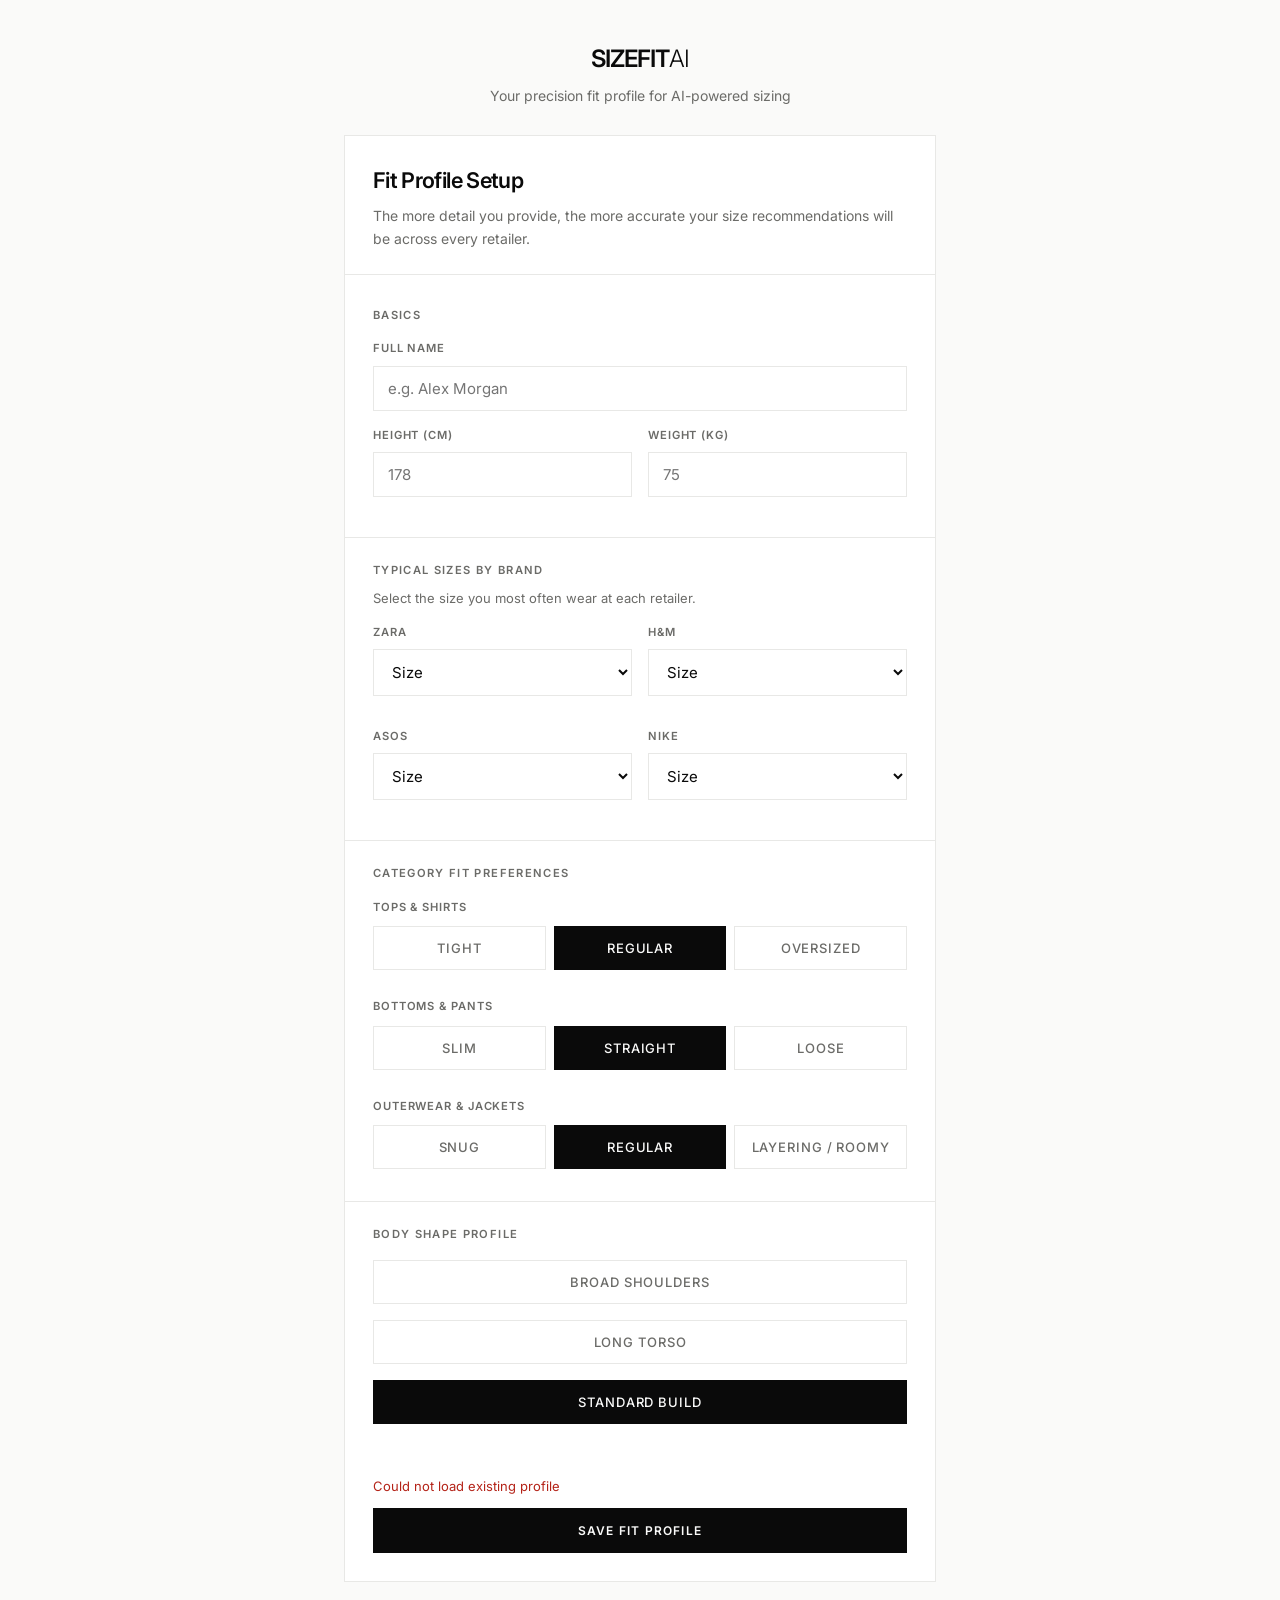
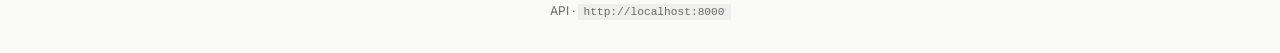
==== extension/options/options.html @ c2ccc849 "First MVP commit" ====
<!DOCTYPE html>
<html lang="en">
  <head>
    <meta charset="UTF-8" />
    <meta name="viewport" content="width=device-width, initial-scale=1.0" />
    <title>SizeFit AI — Profile</title>
    <link rel="preconnect" href="https://fonts.googleapis.com" />
    <link rel="preconnect" href="https://fonts.gstatic.com" crossorigin />
    <link
      href="https://fonts.googleapis.com/css2?family=Inter:wght@300;400;500;600;700&display=swap"
      rel="stylesheet"
    />
    <link rel="stylesheet" href="options.css" />
  </head>
  <body>
    <div class="page">
      <header class="header">
        <div class="logo">SizeFit<span>AI</span></div>
        <p class="tagline">Your precision fit profile for AI-powered sizing</p>
      </header>

      <main class="card">
        <div class="card__head">
          <h1>Fit Profile Setup</h1>
          <p class="subtitle">
            The more detail you provide, the more accurate your size
            recommendations will be across every retailer.
          </p>
        </div>

        <form id="profile-form" novalidate>
          <section class="form-section">
            <h2 class="section-title">Basics</h2>
            <div class="field">
              <label for="name">Full name</label>
              <input
                id="name"
                name="name"
                type="text"
                required
                placeholder="e.g. Alex Morgan"
                autocomplete="name"
              />
            </div>
            <div class="row">
              <div class="field">
                <label for="height_cm">Height (cm)</label>
                <input
                  id="height_cm"
                  name="height_cm"
                  type="number"
                  min="100"
                  max="250"
                  step="0.1"
                  required
                  placeholder="178"
                />
              </div>
              <div class="field">
                <label for="weight_kg">Weight (kg)</label>
                <input
                  id="weight_kg"
                  name="weight_kg"
                  type="number"
                  min="30"
                  max="300"
                  step="0.1"
                  required
                  placeholder="75"
                />
              </div>
            </div>
          </section>

          <section class="form-section">
            <h2 class="section-title">Typical sizes by brand</h2>
            <p class="section-hint">
              Select the size you most often wear at each retailer.
            </p>
            <div class="brand-grid">
              <div class="field">
                <label for="zara_size">Zara</label>
                <select id="zara_size" name="zara_size" required>
                  <option value="" disabled selected>Size</option>
                </select>
              </div>
              <div class="field">
                <label for="hm_size">H&amp;M</label>
                <select id="hm_size" name="hm_size" required>
                  <option value="" disabled selected>Size</option>
                </select>
              </div>
              <div class="field">
                <label for="asos_size">ASOS</label>
                <select id="asos_size" name="asos_size" required>
                  <option value="" disabled selected>Size</option>
                </select>
              </div>
              <div class="field">
                <label for="nike_size">Nike</label>
                <select id="nike_size" name="nike_size" required>
                  <option value="" disabled selected>Size</option>
                </select>
              </div>
            </div>
          </section>

          <section class="form-section">
            <h2 class="section-title">Category fit preferences</h2>
            <fieldset class="field chip-field">
              <legend>Tops &amp; shirts</legend>
              <div class="chip-group">
                <label class="chip"
                  ><input type="radio" name="tops_fit" value="tight" required /><span
                    >Tight</span
                  ></label
                >
                <label class="chip"
                  ><input type="radio" name="tops_fit" value="regular" checked /><span
                    >Regular</span
                  ></label
                >
                <label class="chip"
                  ><input type="radio" name="tops_fit" value="oversized" /><span
                    >Oversized</span
                  ></label
                >
              </div>
            </fieldset>
            <fieldset class="field chip-field">
              <legend>Bottoms &amp; pants</legend>
              <div class="chip-group">
                <label class="chip"
                  ><input type="radio" name="bottoms_fit" value="slim" required /><span
                    >Slim</span
                  ></label
                >
                <label class="chip"
                  ><input
                    type="radio"
                    name="bottoms_fit"
                    value="straight"
                    checked
                  /><span>Straight</span></label
                >
                <label class="chip"
                  ><input type="radio" name="bottoms_fit" value="loose" /><span
                    >Loose</span
                  ></label
                >
              </div>
            </fieldset>
            <fieldset class="field chip-field">
              <legend>Outerwear &amp; jackets</legend>
              <div class="chip-group">
                <label class="chip"
                  ><input type="radio" name="outerwear_fit" value="snug" required /><span
                    >Snug</span
                  ></label
                >
                <label class="chip"
                  ><input
                    type="radio"
                    name="outerwear_fit"
                    value="regular"
                    checked
                  /><span>Regular</span></label
                >
                <label class="chip"
                  ><input type="radio" name="outerwear_fit" value="layering" /><span
                    >Layering / Roomy</span
                  ></label
                >
              </div>
            </fieldset>
          </section>

          <section class="form-section">
            <h2 class="section-title">Body shape profile</h2>
            <fieldset class="field chip-field">
              <legend class="sr-only">Body shape</legend>
              <div class="chip-group chip-group--stack">
                <label class="chip chip--wide"
                  ><input
                    type="radio"
                    name="body_shape"
                    value="broad_shoulders"
                    required
                  /><span>Broad shoulders</span></label
                >
                <label class="chip chip--wide"
                  ><input type="radio" name="body_shape" value="long_torso" /><span
                    >Long torso</span
                  ></label
                >
                <label class="chip chip--wide"
                  ><input type="radio" name="body_shape" value="standard" checked /><span
                    >Standard build</span
                  ></label
                >
              </div>
            </fieldset>
          </section>

          <p id="status" class="status" role="status" aria-live="polite"></p>

          <button type="submit" class="btn-primary" id="submit-btn">
            Save fit profile
          </button>
        </form>
      </main>

      <footer class="footer">
        <p>API · <code id="api-url"></code></p>
      </footer>
    </div>
    <script type="module" src="options.js"></script>
  </body>
</html>
---- extension/options/options.css ----
@import url("https://fonts.googleapis.com/css2?family=Inter:wght@300;400;500;600;700&display=swap");

:root {
  --black: #0a0a0a;
  --white: #fafaf9;
  --surface: #ffffff;
  --muted: #6b6b68;
  --border: #e8e8e6;
  --gold: #c9a962;
  --success: #1a7f4b;
  --error: #b42318;
  --font: "Inter", -apple-system, BlinkMacSystemFont, sans-serif;
}

*,
*::before,
*::after {
  box-sizing: border-box;
  margin: 0;
  padding: 0;
}

body {
  font-family: var(--font);
  font-size: 0.9375rem;
  line-height: 1.55;
  color: var(--black);
  background: var(--white);
  min-height: 100vh;
  -webkit-font-smoothing: antialiased;
}

.page {
  max-width: 640px;
  margin: 0 auto;
  padding: 40px 24px 32px;
}

.header {
  text-align: center;
  margin-bottom: 28px;
}

.logo {
  font-size: 1.5rem;
  font-weight: 600;
  letter-spacing: -0.04em;
  text-transform: uppercase;
}

.logo span {
  font-weight: 300;
}

.tagline {
  margin-top: 8px;
  font-size: 0.875rem;
  color: var(--muted);
}

.card {
  background: var(--surface);
  border: 1px solid var(--border);
  padding: 0;
  overflow: hidden;
}

.card__head {
  padding: 28px 28px 0;
  border-bottom: 1px solid var(--border);
  margin-bottom: 8px;
  padding-bottom: 24px;
}

.card h1 {
  font-size: 1.35rem;
  font-weight: 600;
  letter-spacing: -0.03em;
}

.subtitle {
  margin-top: 8px;
  font-size: 0.875rem;
  color: var(--muted);
  line-height: 1.6;
}

.form-section {
  padding: 24px 28px;
  border-bottom: 1px solid var(--border);
}

.form-section:last-of-type {
  border-bottom: none;
}

.section-title {
  font-size: 0.7rem;
  font-weight: 600;
  letter-spacing: 0.12em;
  text-transform: uppercase;
  color: var(--muted);
  margin-bottom: 16px;
}

.section-hint {
  font-size: 0.8125rem;
  color: var(--muted);
  margin: -8px 0 16px;
}

.field {
  margin-bottom: 16px;
}

.field:last-child {
  margin-bottom: 0;
}

.field label,
.chip-field legend {
  display: block;
  font-size: 0.7rem;
  font-weight: 600;
  letter-spacing: 0.08em;
  text-transform: uppercase;
  color: var(--muted);
  margin-bottom: 8px;
}

.chip-field {
  border: none;
  margin-bottom: 20px;
}

.chip-field legend {
  padding: 0;
  margin-bottom: 10px;
}

.sr-only {
  position: absolute;
  width: 1px;
  height: 1px;
  padding: 0;
  margin: -1px;
  overflow: hidden;
  clip: rect(0, 0, 0, 0);
  border: 0;
}

input[type="text"],
input[type="number"],
select {
  width: 100%;
  padding: 12px 14px;
  border: 1px solid var(--border);
  background: var(--surface);
  font-family: inherit;
  font-size: 0.9375rem;
  color: var(--black);
  transition: border-color 0.2s, box-shadow 0.2s;
}

input:focus,
select:focus {
  outline: none;
  border-color: var(--black);
  box-shadow: 0 0 0 3px rgba(201, 169, 98, 0.2);
}

.row {
  display: grid;
  grid-template-columns: 1fr 1fr;
  gap: 16px;
}

.brand-grid {
  display: grid;
  grid-template-columns: 1fr 1fr;
  gap: 16px;
}

.chip-group {
  display: flex;
  flex-wrap: wrap;
  gap: 8px;
}

.chip-group--stack {
  flex-direction: column;
}

.chip {
  cursor: pointer;
  flex: 1;
  min-width: 0;
}

.chip--wide {
  flex: none;
  width: 100%;
}

.chip input {
  position: absolute;
  opacity: 0;
  pointer-events: none;
}

.chip span {
  display: block;
  text-align: center;
  padding: 11px 14px;
  border: 1px solid var(--border);
  font-size: 0.8125rem;
  font-weight: 500;
  transition: all 0.2s;
}

.chip input:checked + span {
  background: var(--black);
  color: var(--white);
  border-color: var(--black);
}

.chip input:focus-visible + span {
  box-shadow: 0 0 0 3px rgba(201, 169, 98, 0.35);
}

#profile-form > .status,
#profile-form > .btn-primary {
  margin-left: 28px;
  margin-right: 28px;
}

.status {
  min-height: 20px;
  font-size: 0.8125rem;
  margin-top: 20px;
  margin-bottom: 12px;
}

.status.success {
  color: var(--success);
}

.status.error {
  color: var(--error);
}

.btn-primary {
  display: block;
  width: calc(100% - 56px);
  margin: 0 28px 28px;
  padding: 15px 24px;
  background: var(--black);
  color: var(--white);
  border: none;
  font-family: inherit;
  font-size: 0.75rem;
  font-weight: 600;
  letter-spacing: 0.1em;
  text-transform: uppercase;
  cursor: pointer;
  transition: background 0.2s, transform 0.15s;
}

.btn-primary:hover {
  background: var(--gold);
  color: var(--black);
}

.btn-primary:disabled {
  opacity: 0.45;
  cursor: not-allowed;
  transform: none;
}

.footer {
  margin-top: 20px;
  text-align: center;
  font-size: 0.75rem;
  color: var(--muted);
}

.footer code {
  font-size: 0.7rem;
  background: #eee;
  padding: 2px 6px;
}

@media (max-width: 520px) {
  .page {
    padding: 24px 16px;
  }

  .card__head,
  .form-section {
    padding-left: 20px;
    padding-right: 20px;
  }

  .row,
  .brand-grid {
    grid-template-columns: 1fr;
  }

  .btn-primary {
    width: calc(100% - 40px);
    margin-left: 20px;
    margin-right: 20px;
    margin-bottom: 20px;
  }

  #profile-form > .status {
    margin-left: 20px;
    margin-right: 20px;
  }
}
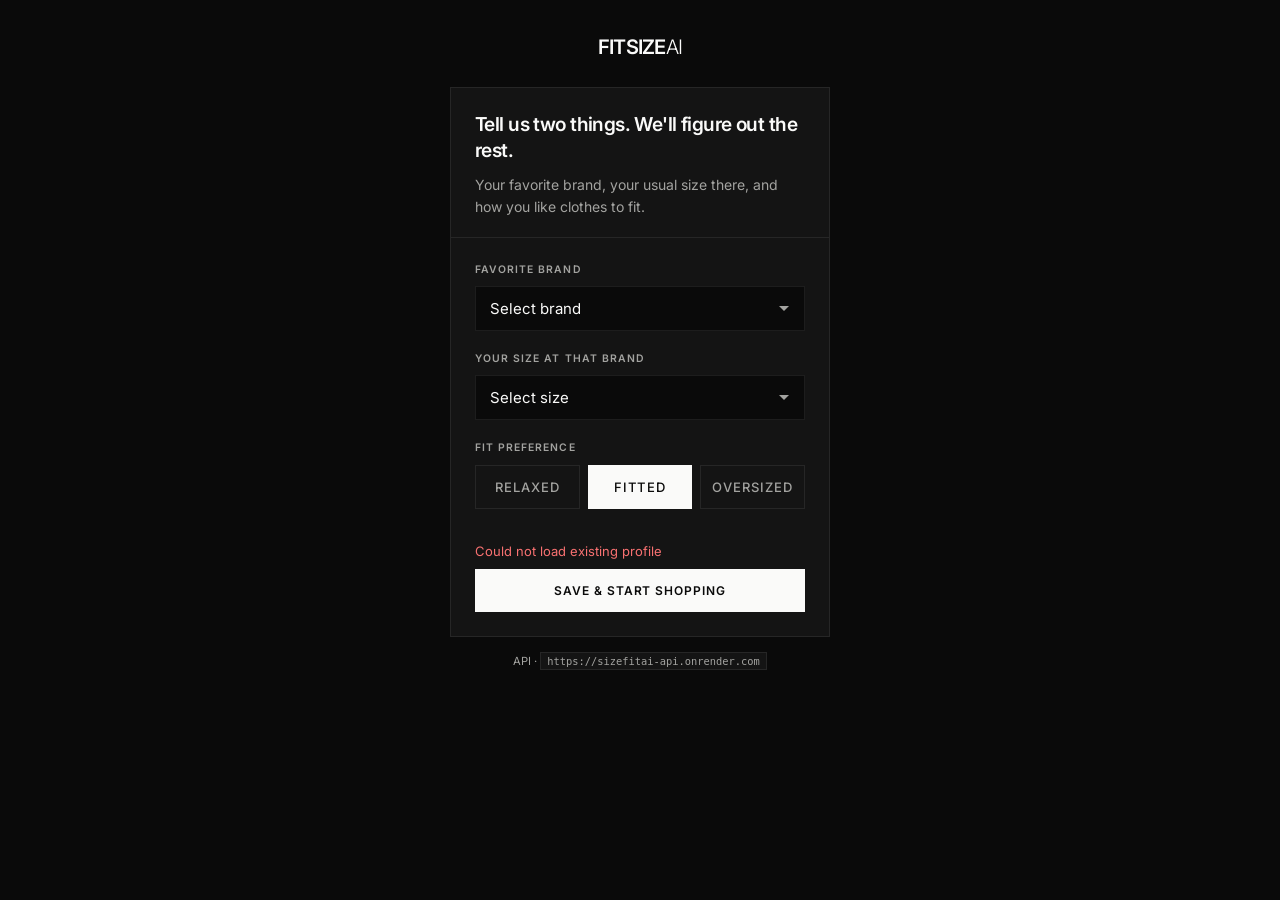
==== commit 23486e0d: "Update extension branding and improve profile setup UI. Changed title and logo from "SizeFit AI" to " ====
--- a/extension/options/options.html
+++ b/extension/options/options.html
@@ -3,7 +3,7 @@
   <head>
     <meta charset="UTF-8" />
     <meta name="viewport" content="width=device-width, initial-scale=1.0" />
-    <title>SizeFit AI — Profile</title>
+    <title>FitSize AI — Setup</title>
     <link rel="preconnect" href="https://fonts.googleapis.com" />
     <link rel="preconnect" href="https://fonts.gstatic.com" crossorigin />
     <link
@@ -15,189 +15,52 @@
   <body>
     <div class="page">
       <header class="header">
-        <div class="logo">SizeFit<span>AI</span></div>
-        <p class="tagline">Your precision fit profile for AI-powered sizing</p>
+        <div class="logo">FitSize<span>AI</span></div>
       </header>
 
       <main class="card">
         <div class="card__head">
-          <h1>Fit Profile Setup</h1>
+          <h1>Tell us two things. We'll figure out the rest.</h1>
           <p class="subtitle">
-            The more detail you provide, the more accurate your size
-            recommendations will be across every retailer.
+            Your favorite brand, your usual size there, and how you like clothes to fit.
           </p>
         </div>
 
         <form id="profile-form" novalidate>
           <section class="form-section">
-            <h2 class="section-title">Basics</h2>
             <div class="field">
-              <label for="name">Full name</label>
-              <input
-                id="name"
-                name="name"
-                type="text"
-                required
-                placeholder="e.g. Alex Morgan"
-                autocomplete="name"
-              />
+              <label for="favorite_brand">Favorite brand</label>
+              <select id="favorite_brand" name="favorite_brand" required>
+                <option value="" disabled selected>Select brand</option>
+                <option value="zara">Zara</option>
+                <option value="hm">H&amp;M</option>
+                <option value="asos">ASOS</option>
+                <option value="nike">Nike</option>
+              </select>
             </div>
-            <div class="row">
-              <div class="field">
-                <label for="height_cm">Height (cm)</label>
-                <input
-                  id="height_cm"
-                  name="height_cm"
-                  type="number"
-                  min="100"
-                  max="250"
-                  step="0.1"
-                  required
-                  placeholder="178"
-                />
-              </div>
-              <div class="field">
-                <label for="weight_kg">Weight (kg)</label>
-                <input
-                  id="weight_kg"
-                  name="weight_kg"
-                  type="number"
-                  min="30"
-                  max="300"
-                  step="0.1"
-                  required
-                  placeholder="75"
-                />
-              </div>
+
+            <div class="field">
+              <label for="brand_size">Your size at that brand</label>
+              <select id="brand_size" name="brand_size" required>
+                <option value="" disabled selected>Select size</option>
+              </select>
             </div>
-          </section>
 
-          <section class="form-section">
-            <h2 class="section-title">Typical sizes by brand</h2>
-            <p class="section-hint">
-              Select the size you most often wear at each retailer.
-            </p>
-            <div class="brand-grid">
-              <div class="field">
-                <label for="zara_size">Zara</label>
-                <select id="zara_size" name="zara_size" required>
-                  <option value="" disabled selected>Size</option>
-                </select>
-              </div>
-              <div class="field">
-                <label for="hm_size">H&amp;M</label>
-                <select id="hm_size" name="hm_size" required>
-                  <option value="" disabled selected>Size</option>
-                </select>
-              </div>
-              <div class="field">
-                <label for="asos_size">ASOS</label>
-                <select id="asos_size" name="asos_size" required>
-                  <option value="" disabled selected>Size</option>
-                </select>
-              </div>
-              <div class="field">
-                <label for="nike_size">Nike</label>
-                <select id="nike_size" name="nike_size" required>
-                  <option value="" disabled selected>Size</option>
-                </select>
-              </div>
-            </div>
-          </section>
-
-          <section class="form-section">
-            <h2 class="section-title">Category fit preferences</h2>
             <fieldset class="field chip-field">
-              <legend>Tops &amp; shirts</legend>
+              <legend>Fit preference</legend>
               <div class="chip-group">
-                <label class="chip"
-                  ><input type="radio" name="tops_fit" value="tight" required /><span
-                    >Tight</span
-                  ></label
-                >
-                <label class="chip"
-                  ><input type="radio" name="tops_fit" value="regular" checked /><span
-                    >Regular</span
-                  ></label
-                >
-                <label class="chip"
-                  ><input type="radio" name="tops_fit" value="oversized" /><span
-                    >Oversized</span
-                  ></label
-                >
-              </div>
-            </fieldset>
-            <fieldset class="field chip-field">
-              <legend>Bottoms &amp; pants</legend>
-              <div class="chip-group">
-                <label class="chip"
-                  ><input type="radio" name="bottoms_fit" value="slim" required /><span
-                    >Slim</span
-                  ></label
-                >
-                <label class="chip"
-                  ><input
-                    type="radio"
-                    name="bottoms_fit"
-                    value="straight"
-                    checked
-                  /><span>Straight</span></label
-                >
-                <label class="chip"
-                  ><input type="radio" name="bottoms_fit" value="loose" /><span
-                    >Loose</span
-                  ></label
-                >
-              </div>
-            </fieldset>
-            <fieldset class="field chip-field">
-              <legend>Outerwear &amp; jackets</legend>
-              <div class="chip-group">
-                <label class="chip"
-                  ><input type="radio" name="outerwear_fit" value="snug" required /><span
-                    >Snug</span
-                  ></label
-                >
-                <label class="chip"
-                  ><input
-                    type="radio"
-                    name="outerwear_fit"
-                    value="regular"
-                    checked
-                  /><span>Regular</span></label
-                >
-                <label class="chip"
-                  ><input type="radio" name="outerwear_fit" value="layering" /><span
-                    >Layering / Roomy</span
-                  ></label
-                >
-              </div>
-            </fieldset>
-          </section>
-
-          <section class="form-section">
-            <h2 class="section-title">Body shape profile</h2>
-            <fieldset class="field chip-field">
-              <legend class="sr-only">Body shape</legend>
-              <div class="chip-group chip-group--stack">
-                <label class="chip chip--wide"
-                  ><input
-                    type="radio"
-                    name="body_shape"
-                    value="broad_shoulders"
-                    required
-                  /><span>Broad shoulders</span></label
-                >
-                <label class="chip chip--wide"
-                  ><input type="radio" name="body_shape" value="long_torso" /><span
-                    >Long torso</span
-                  ></label
-                >
-                <label class="chip chip--wide"
-                  ><input type="radio" name="body_shape" value="standard" checked /><span
-                    >Standard build</span
-                  ></label
-                >
+                <label class="chip">
+                  <input type="radio" name="fit_preference" value="relaxed" required />
+                  <span>Relaxed</span>
+                </label>
+                <label class="chip">
+                  <input type="radio" name="fit_preference" value="fitted" checked />
+                  <span>Fitted</span>
+                </label>
+                <label class="chip">
+                  <input type="radio" name="fit_preference" value="oversized" />
+                  <span>Oversized</span>
+                </label>
               </div>
             </fieldset>
           </section>
@@ -205,7 +68,7 @@
           <p id="status" class="status" role="status" aria-live="polite"></p>
 
           <button type="submit" class="btn-primary" id="submit-btn">
-            Save fit profile
+            Save &amp; start shopping
           </button>
         </form>
       </main>
--- a/extension/options/options.css
+++ b/extension/options/options.css
@@ -1,14 +1,14 @@
 @import url("https://fonts.googleapis.com/css2?family=Inter:wght@300;400;500;600;700&display=swap");
 
 :root {
-  --black: #0a0a0a;
-  --white: #fafaf9;
-  --surface: #ffffff;
-  --muted: #6b6b68;
-  --border: #e8e8e6;
+  --bg: #0a0a0a;
+  --surface: #141414;
+  --text: #fafaf9;
+  --muted: #a3a3a0;
+  --border: rgba(255, 255, 255, 0.08);
   --gold: #c9a962;
-  --success: #1a7f4b;
-  --error: #b42318;
+  --success: #6ee7a0;
+  --error: #f87171;
   --font: "Inter", -apple-system, BlinkMacSystemFont, sans-serif;
 }
 
@@ -24,25 +24,25 @@
   font-family: var(--font);
   font-size: 0.9375rem;
   line-height: 1.55;
-  color: var(--black);
-  background: var(--white);
+  color: var(--text);
+  background: var(--bg);
   min-height: 100vh;
   -webkit-font-smoothing: antialiased;
 }
 
 .page {
-  max-width: 640px;
+  max-width: 420px;
   margin: 0 auto;
-  padding: 40px 24px 32px;
+  padding: 32px 20px 24px;
 }
 
 .header {
   text-align: center;
-  margin-bottom: 28px;
+  margin-bottom: 24px;
 }
 
 .logo {
-  font-size: 1.5rem;
+  font-size: 1.25rem;
   font-weight: 600;
   letter-spacing: -0.04em;
   text-transform: uppercase;
@@ -52,77 +52,44 @@
   font-weight: 300;
 }
 
-.tagline {
-  margin-top: 8px;
-  font-size: 0.875rem;
-  color: var(--muted);
-}
-
 .card {
   background: var(--surface);
   border: 1px solid var(--border);
-  padding: 0;
-  overflow: hidden;
 }
 
 .card__head {
-  padding: 28px 28px 0;
+  padding: 24px 24px 20px;
   border-bottom: 1px solid var(--border);
-  margin-bottom: 8px;
-  padding-bottom: 24px;
-}
-
-.card h1 {
-  font-size: 1.35rem;
+}
+
+.card__head h1 {
+  font-size: 1.2rem;
   font-weight: 600;
   letter-spacing: -0.03em;
+  line-height: 1.35;
 }
 
 .subtitle {
-  margin-top: 8px;
+  margin-top: 10px;
   font-size: 0.875rem;
   color: var(--muted);
-  line-height: 1.6;
+  line-height: 1.55;
 }
 
 .form-section {
-  padding: 24px 28px;
-  border-bottom: 1px solid var(--border);
-}
-
-.form-section:last-of-type {
-  border-bottom: none;
-}
-
-.section-title {
-  font-size: 0.7rem;
-  font-weight: 600;
-  letter-spacing: 0.12em;
-  text-transform: uppercase;
-  color: var(--muted);
-  margin-bottom: 16px;
-}
-
-.section-hint {
-  font-size: 0.8125rem;
-  color: var(--muted);
-  margin: -8px 0 16px;
+  padding: 24px;
 }
 
 .field {
-  margin-bottom: 16px;
-}
-
-.field:last-child {
-  margin-bottom: 0;
+  margin-bottom: 20px;
 }
 
 .field label,
 .chip-field legend {
   display: block;
-  font-size: 0.7rem;
-  font-weight: 600;
-  letter-spacing: 0.08em;
+  font-size: 0.65rem;
+  font-weight: 600;
+  letter-spacing: 0.1em;
   text-transform: uppercase;
   color: var(--muted);
   margin-bottom: 8px;
@@ -130,76 +97,40 @@
 
 .chip-field {
   border: none;
-  margin-bottom: 20px;
+  margin-bottom: 0;
 }
 
 .chip-field legend {
   padding: 0;
-  margin-bottom: 10px;
-}
-
-.sr-only {
-  position: absolute;
-  width: 1px;
-  height: 1px;
-  padding: 0;
-  margin: -1px;
-  overflow: hidden;
-  clip: rect(0, 0, 0, 0);
-  border: 0;
-}
-
-input[type="text"],
-input[type="number"],
+}
+
 select {
   width: 100%;
   padding: 12px 14px;
   border: 1px solid var(--border);
-  background: var(--surface);
+  background: var(--bg);
   font-family: inherit;
   font-size: 0.9375rem;
-  color: var(--black);
-  transition: border-color 0.2s, box-shadow 0.2s;
-}
-
-input:focus,
+  color: var(--text);
+  appearance: none;
+  background-image: url("data:image/svg+xml,%3Csvg xmlns='http://www.w3.org/2000/svg' width='12' height='12' viewBox='0 0 12 12'%3E%3Cpath fill='%23a3a3a0' d='M6 8L1 3h10z'/%3E%3C/svg%3E");
+  background-repeat: no-repeat;
+  background-position: right 14px center;
+}
+
 select:focus {
   outline: none;
-  border-color: var(--black);
-  box-shadow: 0 0 0 3px rgba(201, 169, 98, 0.2);
-}
-
-.row {
-  display: grid;
-  grid-template-columns: 1fr 1fr;
-  gap: 16px;
-}
-
-.brand-grid {
-  display: grid;
-  grid-template-columns: 1fr 1fr;
-  gap: 16px;
+  border-color: var(--gold);
 }
 
 .chip-group {
   display: flex;
-  flex-wrap: wrap;
   gap: 8px;
 }
 
-.chip-group--stack {
-  flex-direction: column;
-}
-
 .chip {
+  flex: 1;
   cursor: pointer;
-  flex: 1;
-  min-width: 0;
-}
-
-.chip--wide {
-  flex: none;
-  width: 100%;
 }
 
 .chip input {
@@ -211,7 +142,7 @@
 .chip span {
   display: block;
   text-align: center;
-  padding: 11px 14px;
+  padding: 11px 8px;
   border: 1px solid var(--border);
   font-size: 0.8125rem;
   font-weight: 500;
@@ -219,26 +150,16 @@
 }
 
 .chip input:checked + span {
-  background: var(--black);
-  color: var(--white);
-  border-color: var(--black);
-}
-
-.chip input:focus-visible + span {
-  box-shadow: 0 0 0 3px rgba(201, 169, 98, 0.35);
-}
-
-#profile-form > .status,
-#profile-form > .btn-primary {
-  margin-left: 28px;
-  margin-right: 28px;
+  background: var(--text);
+  color: var(--bg);
+  border-color: var(--text);
 }
 
 .status {
-  min-height: 20px;
+  min-height: 18px;
   font-size: 0.8125rem;
-  margin-top: 20px;
-  margin-bottom: 12px;
+  padding: 0 24px;
+  margin-bottom: 8px;
 }
 
 .status.success {
@@ -251,70 +172,41 @@
 
 .btn-primary {
   display: block;
-  width: calc(100% - 56px);
-  margin: 0 28px 28px;
-  padding: 15px 24px;
-  background: var(--black);
-  color: var(--white);
+  width: calc(100% - 48px);
+  margin: 0 24px 24px;
+  padding: 14px 20px;
+  background: var(--text);
+  color: var(--bg);
   border: none;
   font-family: inherit;
   font-size: 0.75rem;
   font-weight: 600;
-  letter-spacing: 0.1em;
+  letter-spacing: 0.08em;
   text-transform: uppercase;
   cursor: pointer;
-  transition: background 0.2s, transform 0.15s;
+  transition: background 0.2s;
 }
 
 .btn-primary:hover {
   background: var(--gold);
-  color: var(--black);
 }
 
 .btn-primary:disabled {
   opacity: 0.45;
   cursor: not-allowed;
-  transform: none;
 }
 
 .footer {
-  margin-top: 20px;
+  margin-top: 16px;
   text-align: center;
-  font-size: 0.75rem;
+  font-size: 0.7rem;
   color: var(--muted);
 }
 
 .footer code {
-  font-size: 0.7rem;
-  background: #eee;
+  font-size: 0.65rem;
+  color: var(--muted);
+  background: var(--surface);
   padding: 2px 6px;
-}
-
-@media (max-width: 520px) {
-  .page {
-    padding: 24px 16px;
-  }
-
-  .card__head,
-  .form-section {
-    padding-left: 20px;
-    padding-right: 20px;
-  }
-
-  .row,
-  .brand-grid {
-    grid-template-columns: 1fr;
-  }
-
-  .btn-primary {
-    width: calc(100% - 40px);
-    margin-left: 20px;
-    margin-right: 20px;
-    margin-bottom: 20px;
-  }
-
-  #profile-form > .status {
-    margin-left: 20px;
-    margin-right: 20px;
-  }
-}
+  border: 1px solid var(--border);
+}
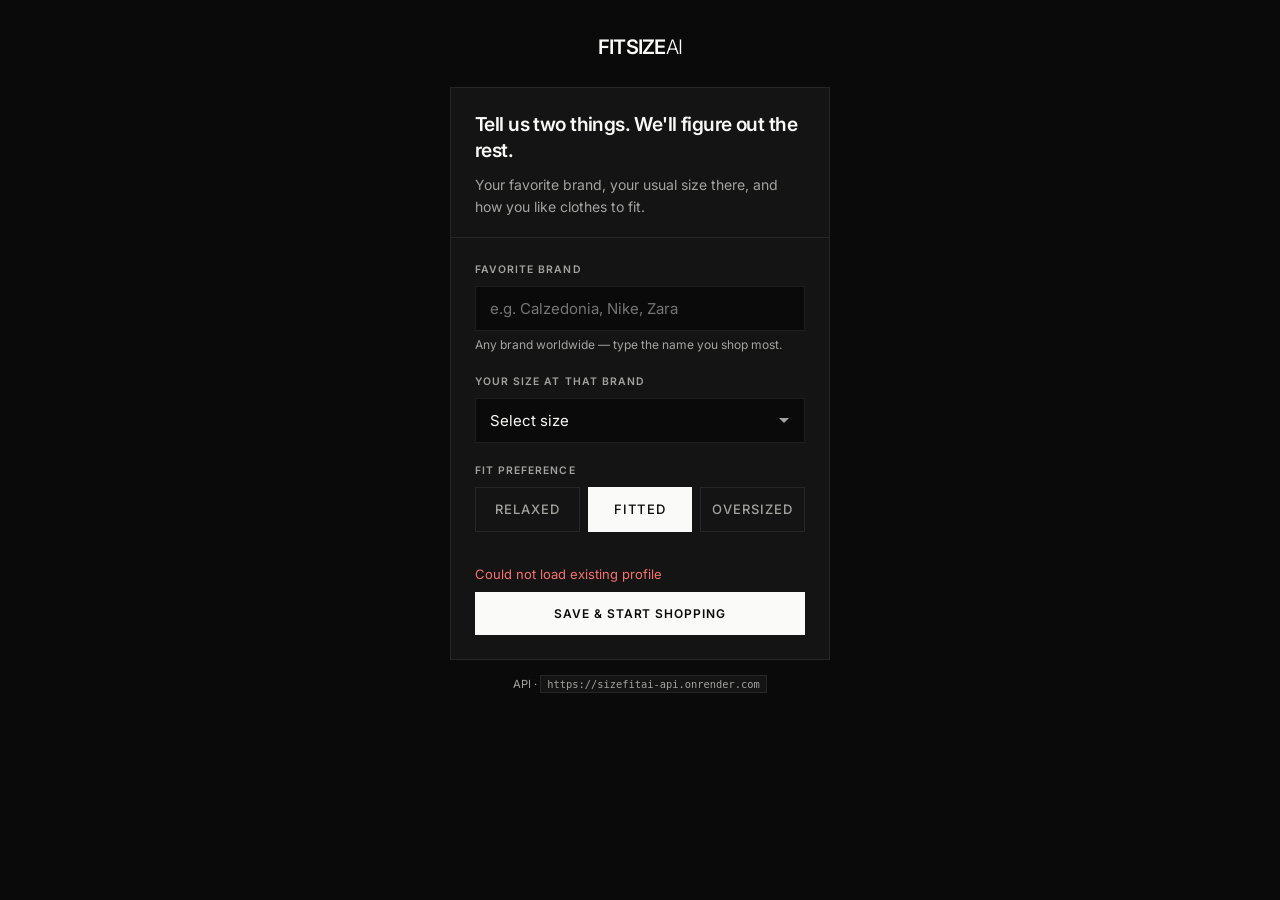
==== commit 92d77666: "Update extension to version 1.3.0 with enhanced functionality and broader compatibility. Changed des" ====
--- a/extension/options/options.html
+++ b/extension/options/options.html
@@ -30,13 +30,25 @@
           <section class="form-section">
             <div class="field">
               <label for="favorite_brand">Favorite brand</label>
-              <select id="favorite_brand" name="favorite_brand" required>
-                <option value="" disabled selected>Select brand</option>
-                <option value="zara">Zara</option>
-                <option value="hm">H&amp;M</option>
-                <option value="asos">ASOS</option>
-                <option value="nike">Nike</option>
-              </select>
+              <input
+                id="favorite_brand"
+                name="favorite_brand"
+                type="text"
+                required
+                placeholder="e.g. Calzedonia, Nike, Zara"
+                autocomplete="organization"
+                list="brand-suggestions"
+              />
+              <datalist id="brand-suggestions">
+                <option value="Zara"></option>
+                <option value="H&amp;M"></option>
+                <option value="ASOS"></option>
+                <option value="Nike"></option>
+                <option value="Calzedonia"></option>
+                <option value="Mango"></option>
+                <option value="Uniqlo"></option>
+              </datalist>
+              <p class="field-hint">Any brand worldwide — type the name you shop most.</p>
             </div>
 
             <div class="field">
--- a/extension/options/options.css
+++ b/extension/options/options.css
@@ -118,9 +118,30 @@
   background-position: right 14px center;
 }
 
+input[type="text"]:focus,
 select:focus {
   outline: none;
   border-color: var(--gold);
+}
+
+input[type="text"] {
+  width: 100%;
+  padding: 12px 14px;
+  border: 1px solid var(--border);
+  background: var(--bg);
+  font-family: inherit;
+  font-size: 0.9375rem;
+  color: var(--text);
+}
+
+.field-hint {
+  margin-top: 6px;
+  font-size: 0.75rem;
+  color: var(--muted);
+  line-height: 1.4;
+  text-transform: none;
+  letter-spacing: 0;
+  font-weight: 400;
 }
 
 .chip-group {
